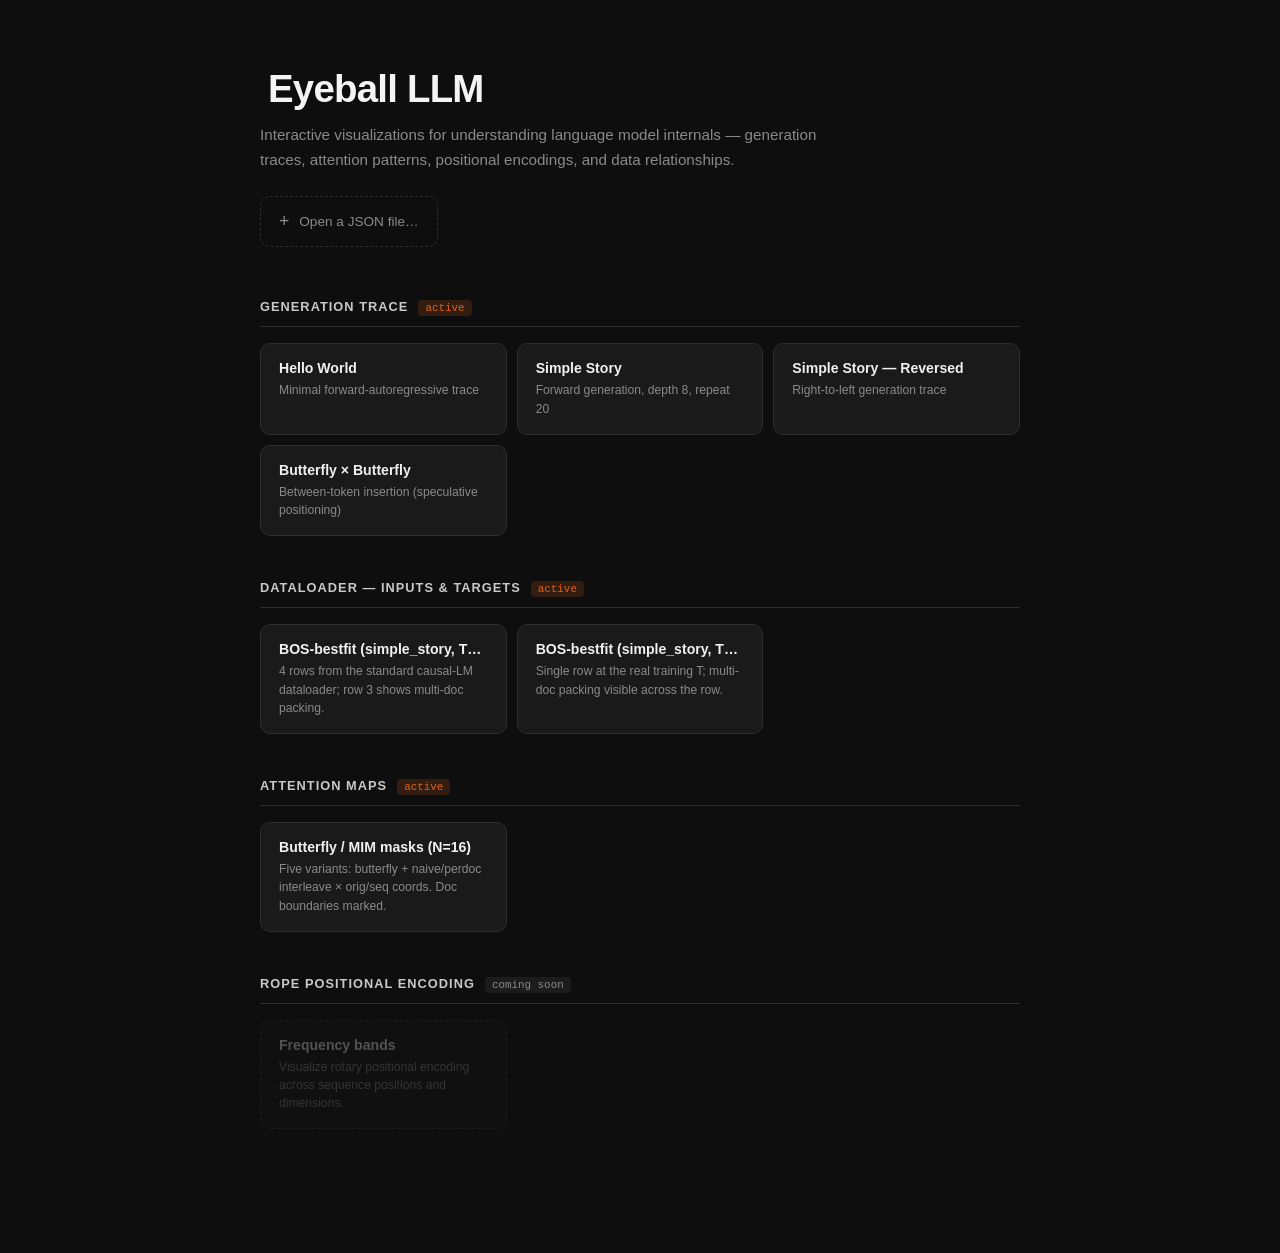
==== index.html @ ce522c92 "update attn parttern and dataloader" ====
<!doctype html>
<html lang="en">
<head>
<meta charset="utf-8">
<title>Eyeball LLM</title>
<style>
:root {
  --bg: #0e0e0e;
  --card: #1a1a1a;
  --card-border: #2e2e2e;
  --text: #e6e6e6;
  --text-dim: #8a8a8a;
  --text-muted: #c9c9c9;
  --accent: #dc641e;
  --accent-soft: rgba(220,100,30,0.12);
  --tok-prompt: #d957eb;
  --tok-current: #ffd84d;
  --coming-soon: #3a3a3a;
}
* { box-sizing: border-box; }
body {
  background: var(--bg);
  color: var(--text);
  font-family: ui-sans-serif, -apple-system, "Segoe UI", Roboto, Helvetica, Arial, sans-serif;
  margin: 0;
  padding: 40px 24px 80px;
}

/* ── hero ── */
.hero {
  max-width: 760px;
  margin: 0 auto 52px;
}
.hero p {
  margin: 0 0 24px;
  color: var(--text-dim);
  font-size: 0.95rem;
  line-height: 1.65;
  max-width: 580px;
}

/* drop zone */
.drop-zone {
  display: flex;
  align-items: center;
  gap: 10px;
  border: 1px dashed var(--card-border);
  border-radius: 10px;
  padding: 14px 18px;
  cursor: pointer;
  transition: border-color 0.15s, background 0.15s;
  width: fit-content;
  font-size: 0.85rem;
  color: var(--text-dim);
}
.drop-zone:hover, .drop-zone.drag-over {
  border-color: var(--accent);
  background: var(--accent-soft);
  color: var(--text-muted);
}
.drop-zone input { display: none; }
.drop-icon { font-size: 1.1rem; }

/* ── section ── */
.section {
  max-width: 760px;
  margin: 0 auto 44px;
}
.section-head {
  display: flex;
  align-items: baseline;
  gap: 10px;
  margin-bottom: 16px;
  border-bottom: 1px solid var(--card-border);
  padding-bottom: 10px;
}
.section-title {
  font-size: 0.8rem;
  font-weight: 600;
  letter-spacing: 0.08em;
  text-transform: uppercase;
  color: var(--text-muted);
  margin: 0;
}
.section-badge {
  font-size: 0.68rem;
  font-family: ui-monospace, SFMono-Regular, Menlo, monospace;
  padding: 2px 7px;
  border-radius: 4px;
  background: rgba(255,255,255,0.06);
  color: var(--text-dim);
}
.section-badge.active {
  background: rgba(220,100,30,0.18);
  color: var(--accent);
}

/* ── example grid ── */
.grid {
  display: grid;
  grid-template-columns: repeat(auto-fill, minmax(200px, 1fr));
  gap: 10px;
}

.ex-card {
  display: block;
  background: var(--card);
  border: 1px solid var(--card-border);
  border-radius: 10px;
  padding: 16px 18px;
  text-decoration: none;
  color: inherit;
  transition: border-color 0.12s, background 0.12s, transform 0.1s;
  cursor: pointer;
}
.ex-card:hover {
  border-color: #444;
  background: #212121;
  transform: translateY(-1px);
}
.ex-card-name {
  font-size: 0.88rem;
  font-weight: 600;
  color: #f0f0f0;
  margin: 0 0 5px;
  white-space: nowrap;
  overflow: hidden;
  text-overflow: ellipsis;
}
.ex-card-desc {
  font-size: 0.76rem;
  color: var(--text-dim);
  line-height: 1.5;
  margin: 0;
}

/* coming soon cards */
.cs-grid {
  display: grid;
  grid-template-columns: repeat(auto-fill, minmax(200px, 1fr));
  gap: 10px;
}
.cs-card {
  background: rgba(255,255,255,0.02);
  border: 1px dashed #2a2a2a;
  border-radius: 10px;
  padding: 16px 18px;
  opacity: 0.55;
}
.cs-card-name {
  font-size: 0.88rem;
  font-weight: 600;
  color: var(--text-dim);
  margin: 0 0 5px;
}
.cs-card-desc {
  font-size: 0.76rem;
  color: #555;
  line-height: 1.5;
  margin: 0;
}
</style>
</head>
<body>

<header id="shell" data-page="home"></header>

<div class="hero">
  <p>Interactive visualizations for understanding language model internals — generation traces, attention patterns, positional encodings, and data relationships.</p>

  <label class="drop-zone" id="drop-zone">
    <span class="drop-icon">+</span>
    <span id="drop-label">Open a JSON file…</span>
    <input type="file" accept=".json" id="file-input">
  </label>
</div>

<div class="section" id="trace-section">
  <div class="section-head">
    <h2 class="section-title">Generation Trace</h2>
    <span class="section-badge active">active</span>
  </div>
  <div class="grid" id="trace-grid">
    <div class="ex-card" style="opacity:0.4;cursor:default">Loading…</div>
  </div>
</div>

<div class="section" id="dataloader-section">
  <div class="section-head">
    <h2 class="section-title">Dataloader — Inputs &amp; Targets</h2>
    <span class="section-badge active">active</span>
  </div>
  <div class="grid" id="dataloader-grid">
    <div class="ex-card" style="opacity:0.4;cursor:default">Loading…</div>
  </div>
</div>

<div class="section" id="attention-section">
  <div class="section-head">
    <h2 class="section-title">Attention Maps</h2>
    <span class="section-badge active">active</span>
  </div>
  <div class="grid" id="attention-grid">
    <div class="ex-card" style="opacity:0.4;cursor:default">Loading…</div>
  </div>
</div>

<div class="section">
  <div class="section-head">
    <h2 class="section-title">RoPE Positional Encoding</h2>
    <span class="section-badge">coming soon</span>
  </div>
  <div class="cs-grid">
    <div class="cs-card">
      <p class="cs-card-name">Frequency bands</p>
      <p class="cs-card-desc">Visualize rotary positional encoding across sequence positions and dimensions.</p>
    </div>
  </div>
</div>

<script>
const VIEWER_MAP = { trace: 'viewer.html', dataloader: 'dataloader.html', attention: 'attention.html' };
const GRID_MAP   = { trace: 'trace-grid', dataloader: 'dataloader-grid', attention: 'attention-grid' };

async function loadManifest() {
  const grids = Object.fromEntries(
    Object.entries(GRID_MAP).map(([type, id]) => [type, document.getElementById(id)])
  );
  try {
    const res = await fetch('examples/manifest.json');
    if (!res.ok) throw new Error(res.statusText);
    const items = await res.json();
    for (const type of Object.keys(GRID_MAP)) {
      const grid = grids[type];
      const typeItems = items.filter(x => x.type === type);
      grid.innerHTML = '';
      if (typeItems.length === 0) {
        grid.innerHTML = '<p style="color:var(--text-dim);font-size:0.82rem">No examples found.</p>';
        continue;
      }
      for (const item of typeItems) {
        const viewer = VIEWER_MAP[item.type] || 'viewer.html';
        const a = document.createElement('a');
        a.className = 'ex-card';
        a.href = `${viewer}?trace=./${item.file}`;
        a.innerHTML = `<p class="ex-card-name">${esc(item.title)}</p><p class="ex-card-desc">${esc(item.description)}</p>`;
        grid.appendChild(a);
      }
    }
  } catch (e) {
    for (const grid of Object.values(grids)) {
      grid.innerHTML = `<p style="color:#ff6b6b;font-size:0.82rem">Could not load manifest: ${esc(e.message)}</p>`;
    }
  }
}

function esc(s) {
  return String(s).replace(/&/g,'&amp;').replace(/</g,'&lt;').replace(/>/g,'&gt;').replace(/"/g,'&quot;');
}

function openFile(file) {
  if (!file || !file.name.endsWith('.json')) return;
  const url = URL.createObjectURL(file);
  window.location.href = `viewer.html?trace=${encodeURIComponent(url)}`;
}

// project-shell injection
const shellScript = document.createElement('script');
shellScript.src = 'shell.js';
document.head.appendChild(shellScript);

document.getElementById('file-input').addEventListener('change', e => openFile(e.target.files[0]));

const dz = document.getElementById('drop-zone');
dz.addEventListener('dragover', e => { e.preventDefault(); dz.classList.add('drag-over'); });
dz.addEventListener('dragleave', () => dz.classList.remove('drag-over'));
dz.addEventListener('drop', e => {
  e.preventDefault();
  dz.classList.remove('drag-over');
  openFile(e.dataTransfer.files[0]);
});

loadManifest();
</script>
</body>
</html>
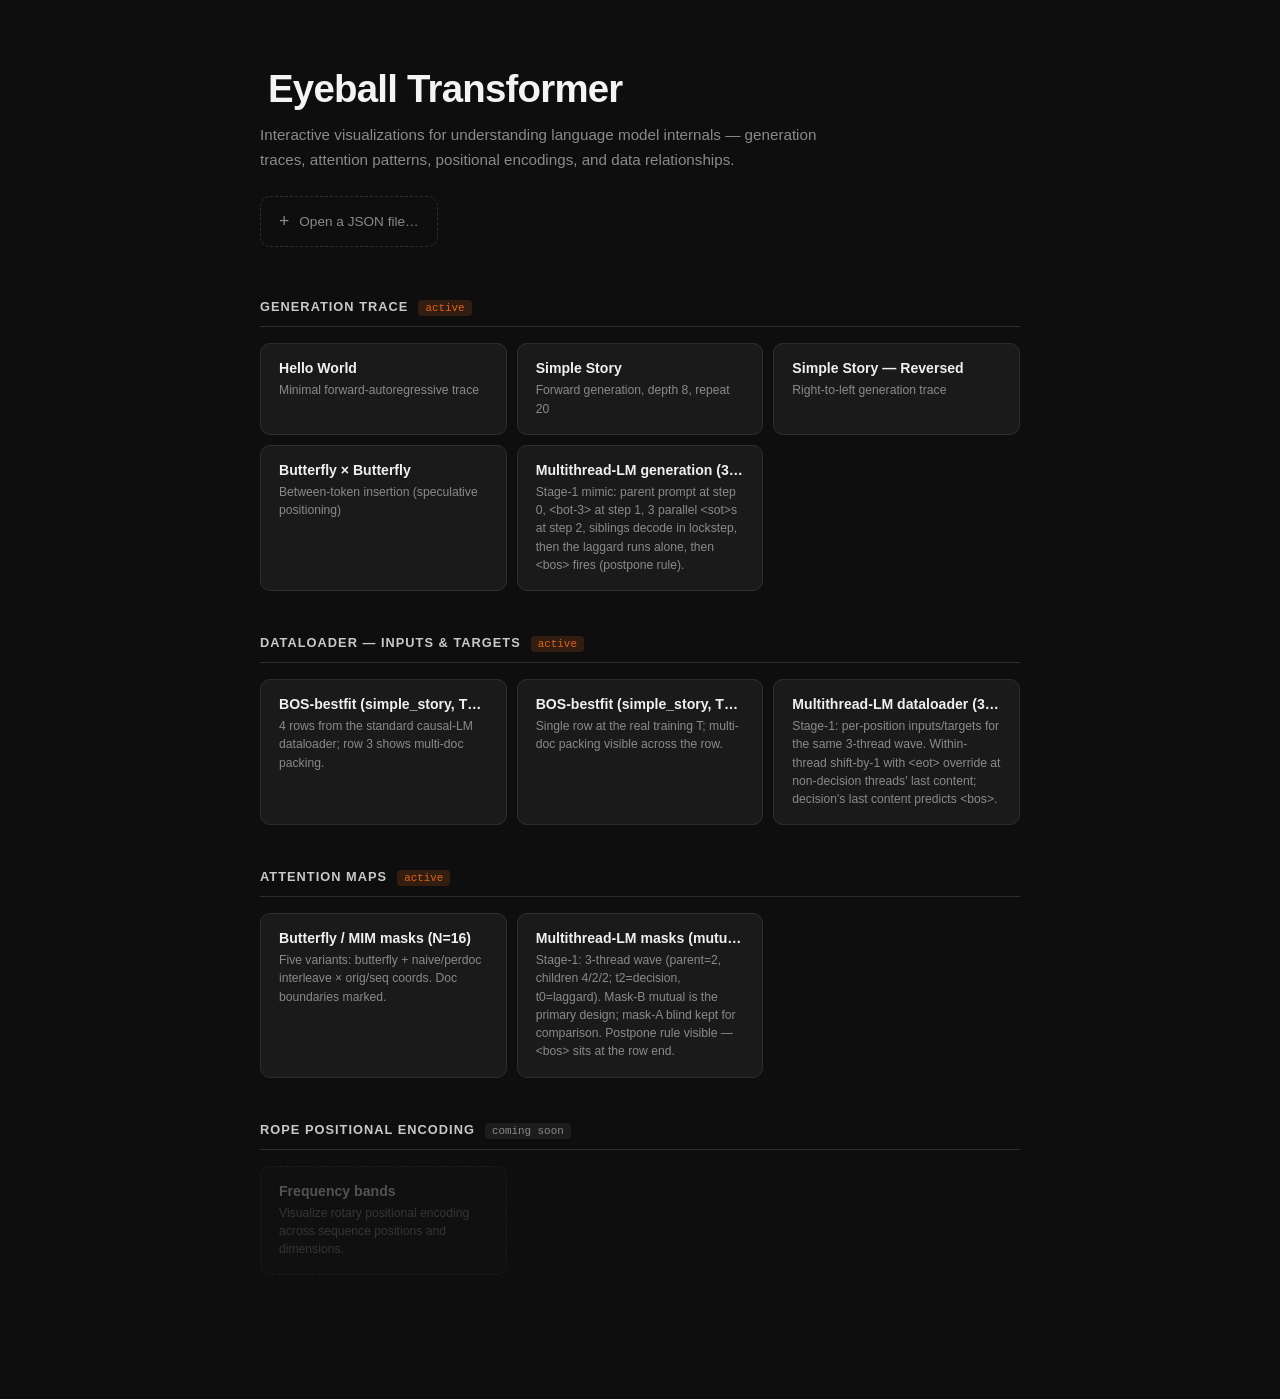
==== commit 0ff7ab22: "_" ====
--- a/index.html
+++ b/index.html
@@ -2,7 +2,7 @@
 <html lang="en">
 <head>
 <meta charset="utf-8">
-<title>Eyeball LLM</title>
+<title>Eyeball Transformer</title>
 <style>
 :root {
   --bg: #0e0e0e;
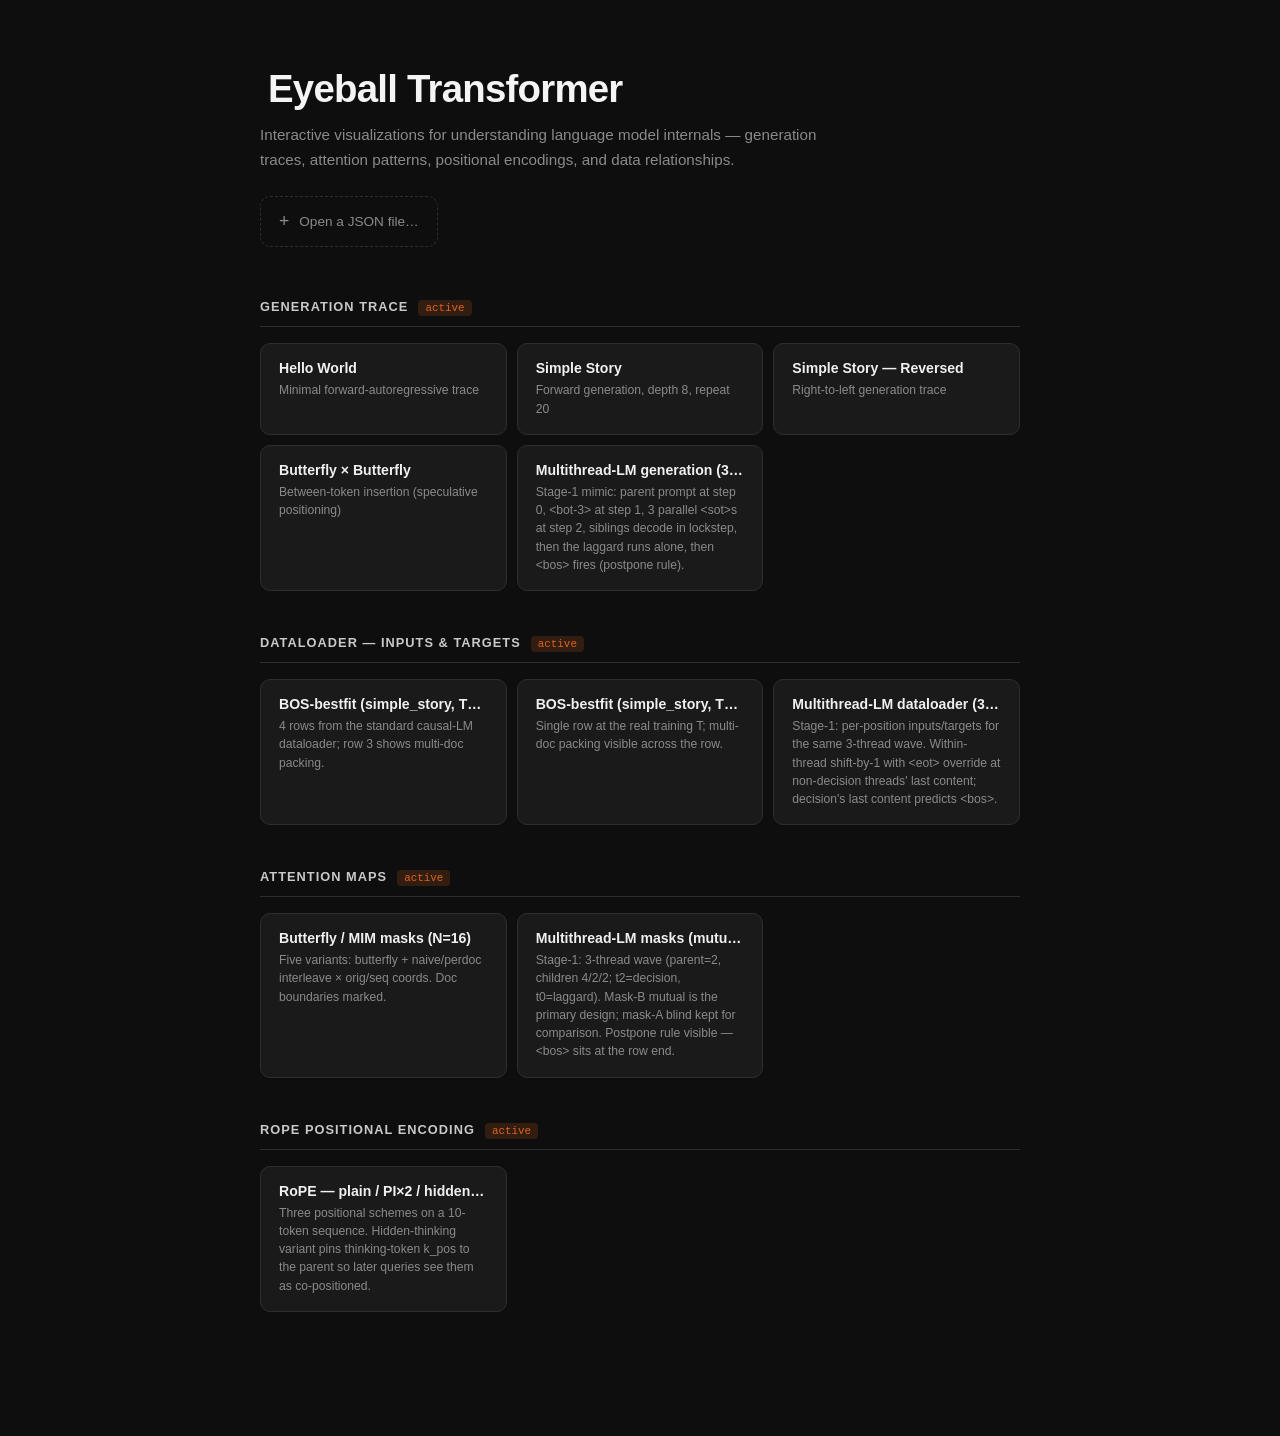
==== commit 24121f12: "repo init" ====
--- a/index.html
+++ b/index.html
@@ -205,22 +205,19 @@
   </div>
 </div>
 
-<div class="section">
+<div class="section" id="rope-section">
   <div class="section-head">
     <h2 class="section-title">RoPE Positional Encoding</h2>
-    <span class="section-badge">coming soon</span>
-  </div>
-  <div class="cs-grid">
-    <div class="cs-card">
-      <p class="cs-card-name">Frequency bands</p>
-      <p class="cs-card-desc">Visualize rotary positional encoding across sequence positions and dimensions.</p>
-    </div>
+    <span class="section-badge active">active</span>
+  </div>
+  <div class="grid" id="rope-grid">
+    <div class="ex-card" style="opacity:0.4;cursor:default">Loading…</div>
   </div>
 </div>
 
 <script>
-const VIEWER_MAP = { trace: 'viewer.html', dataloader: 'dataloader.html', attention: 'attention.html' };
-const GRID_MAP   = { trace: 'trace-grid', dataloader: 'dataloader-grid', attention: 'attention-grid' };
+const VIEWER_MAP = { trace: 'viewer.html', dataloader: 'dataloader.html', attention: 'attention.html', rope: 'rope.html' };
+const GRID_MAP   = { trace: 'trace-grid', dataloader: 'dataloader-grid', attention: 'attention-grid', rope: 'rope-grid' };
 
 async function loadManifest() {
   const grids = Object.fromEntries(
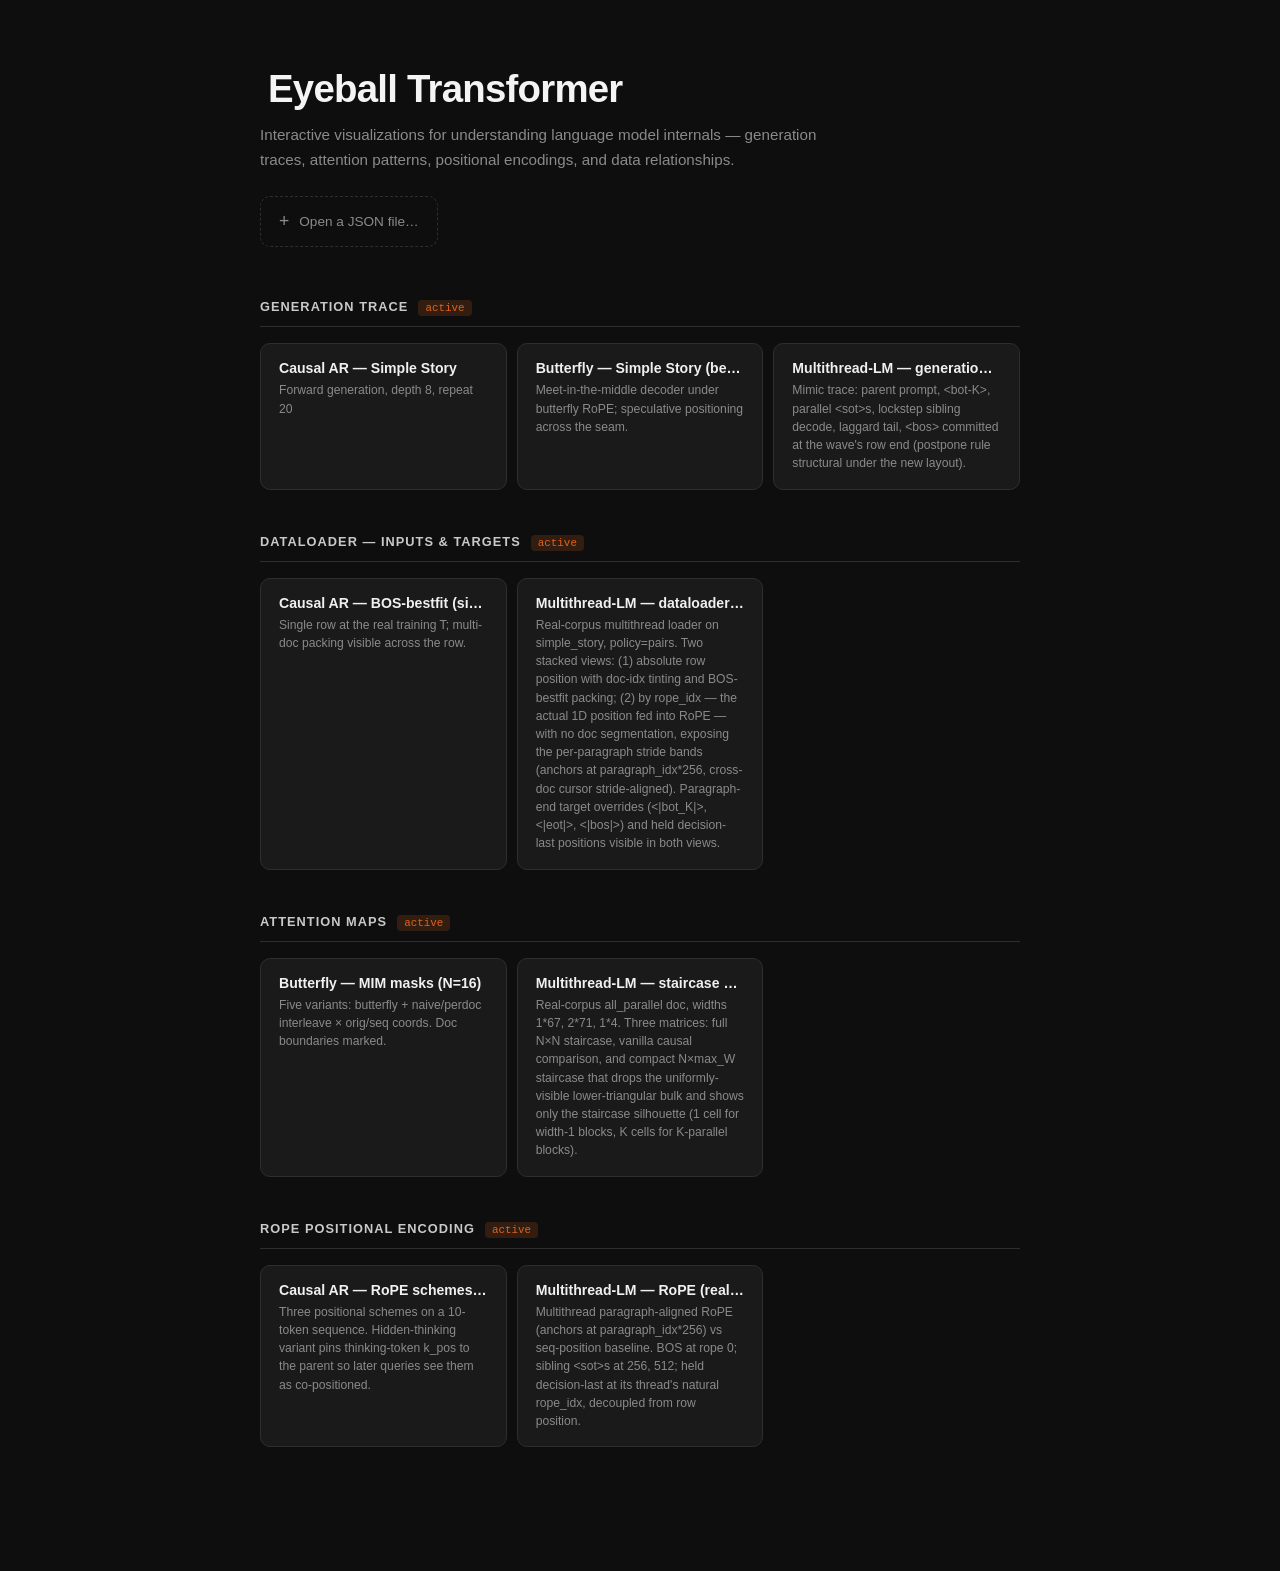
==== commit 536899e7: "format adjustment" ====
--- a/index.html
+++ b/index.html
@@ -1,283 +1,339 @@
 <!doctype html>
 <html lang="en">
-<head>
-<meta charset="utf-8">
-<title>Eyeball Transformer</title>
-<style>
-:root {
-  --bg: #0e0e0e;
-  --card: #1a1a1a;
-  --card-border: #2e2e2e;
-  --text: #e6e6e6;
-  --text-dim: #8a8a8a;
-  --text-muted: #c9c9c9;
-  --accent: #dc641e;
-  --accent-soft: rgba(220,100,30,0.12);
-  --tok-prompt: #d957eb;
-  --tok-current: #ffd84d;
-  --coming-soon: #3a3a3a;
-}
-* { box-sizing: border-box; }
-body {
-  background: var(--bg);
-  color: var(--text);
-  font-family: ui-sans-serif, -apple-system, "Segoe UI", Roboto, Helvetica, Arial, sans-serif;
-  margin: 0;
-  padding: 40px 24px 80px;
-}
-
-/* ── hero ── */
-.hero {
-  max-width: 760px;
-  margin: 0 auto 52px;
-}
-.hero p {
-  margin: 0 0 24px;
-  color: var(--text-dim);
-  font-size: 0.95rem;
-  line-height: 1.65;
-  max-width: 580px;
-}
-
-/* drop zone */
-.drop-zone {
-  display: flex;
-  align-items: center;
-  gap: 10px;
-  border: 1px dashed var(--card-border);
-  border-radius: 10px;
-  padding: 14px 18px;
-  cursor: pointer;
-  transition: border-color 0.15s, background 0.15s;
-  width: fit-content;
-  font-size: 0.85rem;
-  color: var(--text-dim);
-}
-.drop-zone:hover, .drop-zone.drag-over {
-  border-color: var(--accent);
-  background: var(--accent-soft);
-  color: var(--text-muted);
-}
-.drop-zone input { display: none; }
-.drop-icon { font-size: 1.1rem; }
-
-/* ── section ── */
-.section {
-  max-width: 760px;
-  margin: 0 auto 44px;
-}
-.section-head {
-  display: flex;
-  align-items: baseline;
-  gap: 10px;
-  margin-bottom: 16px;
-  border-bottom: 1px solid var(--card-border);
-  padding-bottom: 10px;
-}
-.section-title {
-  font-size: 0.8rem;
-  font-weight: 600;
-  letter-spacing: 0.08em;
-  text-transform: uppercase;
-  color: var(--text-muted);
-  margin: 0;
-}
-.section-badge {
-  font-size: 0.68rem;
-  font-family: ui-monospace, SFMono-Regular, Menlo, monospace;
-  padding: 2px 7px;
-  border-radius: 4px;
-  background: rgba(255,255,255,0.06);
-  color: var(--text-dim);
-}
-.section-badge.active {
-  background: rgba(220,100,30,0.18);
-  color: var(--accent);
-}
-
-/* ── example grid ── */
-.grid {
-  display: grid;
-  grid-template-columns: repeat(auto-fill, minmax(200px, 1fr));
-  gap: 10px;
-}
-
-.ex-card {
-  display: block;
-  background: var(--card);
-  border: 1px solid var(--card-border);
-  border-radius: 10px;
-  padding: 16px 18px;
-  text-decoration: none;
-  color: inherit;
-  transition: border-color 0.12s, background 0.12s, transform 0.1s;
-  cursor: pointer;
-}
-.ex-card:hover {
-  border-color: #444;
-  background: #212121;
-  transform: translateY(-1px);
-}
-.ex-card-name {
-  font-size: 0.88rem;
-  font-weight: 600;
-  color: #f0f0f0;
-  margin: 0 0 5px;
-  white-space: nowrap;
-  overflow: hidden;
-  text-overflow: ellipsis;
-}
-.ex-card-desc {
-  font-size: 0.76rem;
-  color: var(--text-dim);
-  line-height: 1.5;
-  margin: 0;
-}
-
-/* coming soon cards */
-.cs-grid {
-  display: grid;
-  grid-template-columns: repeat(auto-fill, minmax(200px, 1fr));
-  gap: 10px;
-}
-.cs-card {
-  background: rgba(255,255,255,0.02);
-  border: 1px dashed #2a2a2a;
-  border-radius: 10px;
-  padding: 16px 18px;
-  opacity: 0.55;
-}
-.cs-card-name {
-  font-size: 0.88rem;
-  font-weight: 600;
-  color: var(--text-dim);
-  margin: 0 0 5px;
-}
-.cs-card-desc {
-  font-size: 0.76rem;
-  color: #555;
-  line-height: 1.5;
-  margin: 0;
-}
-</style>
-</head>
-<body>
-
-<header id="shell" data-page="home"></header>
-
-<div class="hero">
-  <p>Interactive visualizations for understanding language model internals — generation traces, attention patterns, positional encodings, and data relationships.</p>
-
-  <label class="drop-zone" id="drop-zone">
-    <span class="drop-icon">+</span>
-    <span id="drop-label">Open a JSON file…</span>
-    <input type="file" accept=".json" id="file-input">
-  </label>
-</div>
-
-<div class="section" id="trace-section">
-  <div class="section-head">
-    <h2 class="section-title">Generation Trace</h2>
-    <span class="section-badge active">active</span>
-  </div>
-  <div class="grid" id="trace-grid">
-    <div class="ex-card" style="opacity:0.4;cursor:default">Loading…</div>
-  </div>
-</div>
-
-<div class="section" id="dataloader-section">
-  <div class="section-head">
-    <h2 class="section-title">Dataloader — Inputs &amp; Targets</h2>
-    <span class="section-badge active">active</span>
-  </div>
-  <div class="grid" id="dataloader-grid">
-    <div class="ex-card" style="opacity:0.4;cursor:default">Loading…</div>
-  </div>
-</div>
-
-<div class="section" id="attention-section">
-  <div class="section-head">
-    <h2 class="section-title">Attention Maps</h2>
-    <span class="section-badge active">active</span>
-  </div>
-  <div class="grid" id="attention-grid">
-    <div class="ex-card" style="opacity:0.4;cursor:default">Loading…</div>
-  </div>
-</div>
-
-<div class="section" id="rope-section">
-  <div class="section-head">
-    <h2 class="section-title">RoPE Positional Encoding</h2>
-    <span class="section-badge active">active</span>
-  </div>
-  <div class="grid" id="rope-grid">
-    <div class="ex-card" style="opacity:0.4;cursor:default">Loading…</div>
-  </div>
-</div>
-
-<script>
-const VIEWER_MAP = { trace: 'viewer.html', dataloader: 'dataloader.html', attention: 'attention.html', rope: 'rope.html' };
-const GRID_MAP   = { trace: 'trace-grid', dataloader: 'dataloader-grid', attention: 'attention-grid', rope: 'rope-grid' };
-
-async function loadManifest() {
-  const grids = Object.fromEntries(
-    Object.entries(GRID_MAP).map(([type, id]) => [type, document.getElementById(id)])
-  );
-  try {
-    const res = await fetch('examples/manifest.json');
-    if (!res.ok) throw new Error(res.statusText);
-    const items = await res.json();
-    for (const type of Object.keys(GRID_MAP)) {
-      const grid = grids[type];
-      const typeItems = items.filter(x => x.type === type);
-      grid.innerHTML = '';
-      if (typeItems.length === 0) {
-        grid.innerHTML = '<p style="color:var(--text-dim);font-size:0.82rem">No examples found.</p>';
-        continue;
-      }
-      for (const item of typeItems) {
-        const viewer = VIEWER_MAP[item.type] || 'viewer.html';
-        const a = document.createElement('a');
-        a.className = 'ex-card';
-        a.href = `${viewer}?trace=./${item.file}`;
-        a.innerHTML = `<p class="ex-card-name">${esc(item.title)}</p><p class="ex-card-desc">${esc(item.description)}</p>`;
-        grid.appendChild(a);
-      }
-    }
-  } catch (e) {
-    for (const grid of Object.values(grids)) {
-      grid.innerHTML = `<p style="color:#ff6b6b;font-size:0.82rem">Could not load manifest: ${esc(e.message)}</p>`;
-    }
-  }
-}
-
-function esc(s) {
-  return String(s).replace(/&/g,'&amp;').replace(/</g,'&lt;').replace(/>/g,'&gt;').replace(/"/g,'&quot;');
-}
-
-function openFile(file) {
-  if (!file || !file.name.endsWith('.json')) return;
-  const url = URL.createObjectURL(file);
-  window.location.href = `viewer.html?trace=${encodeURIComponent(url)}`;
-}
-
-// project-shell injection
-const shellScript = document.createElement('script');
-shellScript.src = 'shell.js';
-document.head.appendChild(shellScript);
-
-document.getElementById('file-input').addEventListener('change', e => openFile(e.target.files[0]));
-
-const dz = document.getElementById('drop-zone');
-dz.addEventListener('dragover', e => { e.preventDefault(); dz.classList.add('drag-over'); });
-dz.addEventListener('dragleave', () => dz.classList.remove('drag-over'));
-dz.addEventListener('drop', e => {
-  e.preventDefault();
-  dz.classList.remove('drag-over');
-  openFile(e.dataTransfer.files[0]);
-});
-
-loadManifest();
-</script>
-</body>
+    <head>
+        <meta charset="utf-8" />
+        <title>Eyeball Transformer</title>
+        <style>
+            :root {
+                --bg: #0e0e0e;
+                --card: #1a1a1a;
+                --card-border: #2e2e2e;
+                --text: #e6e6e6;
+                --text-dim: #8a8a8a;
+                --text-muted: #c9c9c9;
+                --accent: #dc641e;
+                --accent-soft: rgba(220, 100, 30, 0.12);
+                --tok-prompt: #b9a2db;
+                --tok-current: #ffd84d;
+                --coming-soon: #3a3a3a;
+            }
+            * {
+                box-sizing: border-box;
+            }
+            body {
+                background: var(--bg);
+                color: var(--text);
+                font-family:
+                    ui-sans-serif,
+                    -apple-system,
+                    "Segoe UI",
+                    Roboto,
+                    Helvetica,
+                    Arial,
+                    sans-serif;
+                margin: 0;
+                padding: 40px 24px 80px;
+            }
+
+            /* ── hero ── */
+            .hero {
+                max-width: 760px;
+                margin: 0 auto 52px;
+            }
+            .hero p {
+                margin: 0 0 24px;
+                color: var(--text-dim);
+                font-size: 0.95rem;
+                line-height: 1.65;
+                max-width: 580px;
+            }
+
+            /* drop zone */
+            .drop-zone {
+                display: flex;
+                align-items: center;
+                gap: 10px;
+                border: 1px dashed var(--card-border);
+                border-radius: 10px;
+                padding: 14px 18px;
+                cursor: pointer;
+                transition:
+                    border-color 0.15s,
+                    background 0.15s;
+                width: fit-content;
+                font-size: 0.85rem;
+                color: var(--text-dim);
+            }
+            .drop-zone:hover,
+            .drop-zone.drag-over {
+                border-color: var(--accent);
+                background: var(--accent-soft);
+                color: var(--text-muted);
+            }
+            .drop-zone input {
+                display: none;
+            }
+            .drop-icon {
+                font-size: 1.1rem;
+            }
+
+            /* ── section ── */
+            .section {
+                max-width: 760px;
+                margin: 0 auto 44px;
+            }
+            .section-head {
+                display: flex;
+                align-items: baseline;
+                gap: 10px;
+                margin-bottom: 16px;
+                border-bottom: 1px solid var(--card-border);
+                padding-bottom: 10px;
+            }
+            .section-title {
+                font-size: 0.8rem;
+                font-weight: 600;
+                letter-spacing: 0.08em;
+                text-transform: uppercase;
+                color: var(--text-muted);
+                margin: 0;
+            }
+            .section-badge {
+                font-size: 0.68rem;
+                font-family: ui-monospace, SFMono-Regular, Menlo, monospace;
+                padding: 2px 7px;
+                border-radius: 4px;
+                background: rgba(255, 255, 255, 0.06);
+                color: var(--text-dim);
+            }
+            .section-badge.active {
+                background: rgba(220, 100, 30, 0.18);
+                color: var(--accent);
+            }
+
+            /* ── example grid ── */
+            .grid {
+                display: grid;
+                grid-template-columns: repeat(auto-fill, minmax(200px, 1fr));
+                gap: 10px;
+            }
+
+            .ex-card {
+                display: block;
+                background: var(--card);
+                border: 1px solid var(--card-border);
+                border-radius: 10px;
+                padding: 16px 18px;
+                text-decoration: none;
+                color: inherit;
+                transition:
+                    border-color 0.12s,
+                    background 0.12s,
+                    transform 0.1s;
+                cursor: pointer;
+            }
+            .ex-card:hover {
+                border-color: #444;
+                background: #212121;
+                transform: translateY(-1px);
+            }
+            .ex-card-name {
+                font-size: 0.88rem;
+                font-weight: 600;
+                color: #f0f0f0;
+                margin: 0 0 5px;
+                white-space: nowrap;
+                overflow: hidden;
+                text-overflow: ellipsis;
+            }
+            .ex-card-desc {
+                font-size: 0.76rem;
+                color: var(--text-dim);
+                line-height: 1.5;
+                margin: 0;
+            }
+
+            /* coming soon cards */
+            .cs-grid {
+                display: grid;
+                grid-template-columns: repeat(auto-fill, minmax(200px, 1fr));
+                gap: 10px;
+            }
+            .cs-card {
+                background: rgba(255, 255, 255, 0.02);
+                border: 1px dashed #2a2a2a;
+                border-radius: 10px;
+                padding: 16px 18px;
+                opacity: 0.55;
+            }
+            .cs-card-name {
+                font-size: 0.88rem;
+                font-weight: 600;
+                color: var(--text-dim);
+                margin: 0 0 5px;
+            }
+            .cs-card-desc {
+                font-size: 0.76rem;
+                color: #555;
+                line-height: 1.5;
+                margin: 0;
+            }
+        </style>
+    </head>
+    <body>
+        <header id="shell" data-page="home"></header>
+
+        <div class="hero">
+            <p>
+                Interactive visualizations for understanding language model
+                internals — generation traces, attention patterns, positional
+                encodings, and data relationships.
+            </p>
+
+            <label class="drop-zone" id="drop-zone">
+                <span class="drop-icon">+</span>
+                <span id="drop-label">Open a JSON file…</span>
+                <input type="file" accept=".json" id="file-input" />
+            </label>
+        </div>
+
+        <div class="section" id="trace-section">
+            <div class="section-head">
+                <h2 class="section-title">Generation Trace</h2>
+                <span class="section-badge active">active</span>
+            </div>
+            <div class="grid" id="trace-grid">
+                <div class="ex-card" style="opacity: 0.4; cursor: default">
+                    Loading…
+                </div>
+            </div>
+        </div>
+
+        <div class="section" id="dataloader-section">
+            <div class="section-head">
+                <h2 class="section-title">Dataloader — Inputs &amp; Targets</h2>
+                <span class="section-badge active">active</span>
+            </div>
+            <div class="grid" id="dataloader-grid">
+                <div class="ex-card" style="opacity: 0.4; cursor: default">
+                    Loading…
+                </div>
+            </div>
+        </div>
+
+        <div class="section" id="attention-section">
+            <div class="section-head">
+                <h2 class="section-title">Attention Maps</h2>
+                <span class="section-badge active">active</span>
+            </div>
+            <div class="grid" id="attention-grid">
+                <div class="ex-card" style="opacity: 0.4; cursor: default">
+                    Loading…
+                </div>
+            </div>
+        </div>
+
+        <div class="section" id="rope-section">
+            <div class="section-head">
+                <h2 class="section-title">RoPE Positional Encoding</h2>
+                <span class="section-badge active">active</span>
+            </div>
+            <div class="grid" id="rope-grid">
+                <div class="ex-card" style="opacity: 0.4; cursor: default">
+                    Loading…
+                </div>
+            </div>
+        </div>
+
+        <script>
+            const VIEWER_MAP = {
+                trace: "viewer.html",
+                dataloader: "dataloader.html",
+                attention: "attention.html",
+                rope: "rope.html",
+            };
+            const GRID_MAP = {
+                trace: "trace-grid",
+                dataloader: "dataloader-grid",
+                attention: "attention-grid",
+                rope: "rope-grid",
+            };
+
+            async function loadManifest() {
+                const grids = Object.fromEntries(
+                    Object.entries(GRID_MAP).map(([type, id]) => [
+                        type,
+                        document.getElementById(id),
+                    ]),
+                );
+                try {
+                    const res = await fetch("examples/manifest.json");
+                    if (!res.ok) throw new Error(res.statusText);
+                    const items = await res.json();
+                    for (const type of Object.keys(GRID_MAP)) {
+                        const grid = grids[type];
+                        const typeItems = items.filter((x) => x.type === type);
+                        grid.innerHTML = "";
+                        if (typeItems.length === 0) {
+                            grid.innerHTML =
+                                '<p style="color:var(--text-dim);font-size:0.82rem">No examples found.</p>';
+                            continue;
+                        }
+                        for (const item of typeItems) {
+                            const viewer =
+                                VIEWER_MAP[item.type] || "viewer.html";
+                            const a = document.createElement("a");
+                            a.className = "ex-card";
+                            a.href = `${viewer}?trace=./${item.file}`;
+                            a.innerHTML = `<p class="ex-card-name">${esc(item.title)}</p><p class="ex-card-desc">${esc(item.description)}</p>`;
+                            grid.appendChild(a);
+                        }
+                    }
+                } catch (e) {
+                    for (const grid of Object.values(grids)) {
+                        grid.innerHTML = `<p style="color:#ff6b6b;font-size:0.82rem">Could not load manifest: ${esc(e.message)}</p>`;
+                    }
+                }
+            }
+
+            function esc(s) {
+                return String(s)
+                    .replace(/&/g, "&amp;")
+                    .replace(/</g, "&lt;")
+                    .replace(/>/g, "&gt;")
+                    .replace(/"/g, "&quot;");
+            }
+
+            function openFile(file) {
+                if (!file || !file.name.endsWith(".json")) return;
+                const url = URL.createObjectURL(file);
+                window.location.href = `viewer.html?trace=${encodeURIComponent(url)}`;
+            }
+
+            // project-shell injection
+            const shellScript = document.createElement("script");
+            shellScript.src = "shell.js";
+            document.head.appendChild(shellScript);
+
+            document
+                .getElementById("file-input")
+                .addEventListener("change", (e) => openFile(e.target.files[0]));
+
+            const dz = document.getElementById("drop-zone");
+            dz.addEventListener("dragover", (e) => {
+                e.preventDefault();
+                dz.classList.add("drag-over");
+            });
+            dz.addEventListener("dragleave", () =>
+                dz.classList.remove("drag-over"),
+            );
+            dz.addEventListener("drop", (e) => {
+                e.preventDefault();
+                dz.classList.remove("drag-over");
+                openFile(e.dataTransfer.files[0]);
+            });
+
+            loadManifest();
+        </script>
+    </body>
 </html>
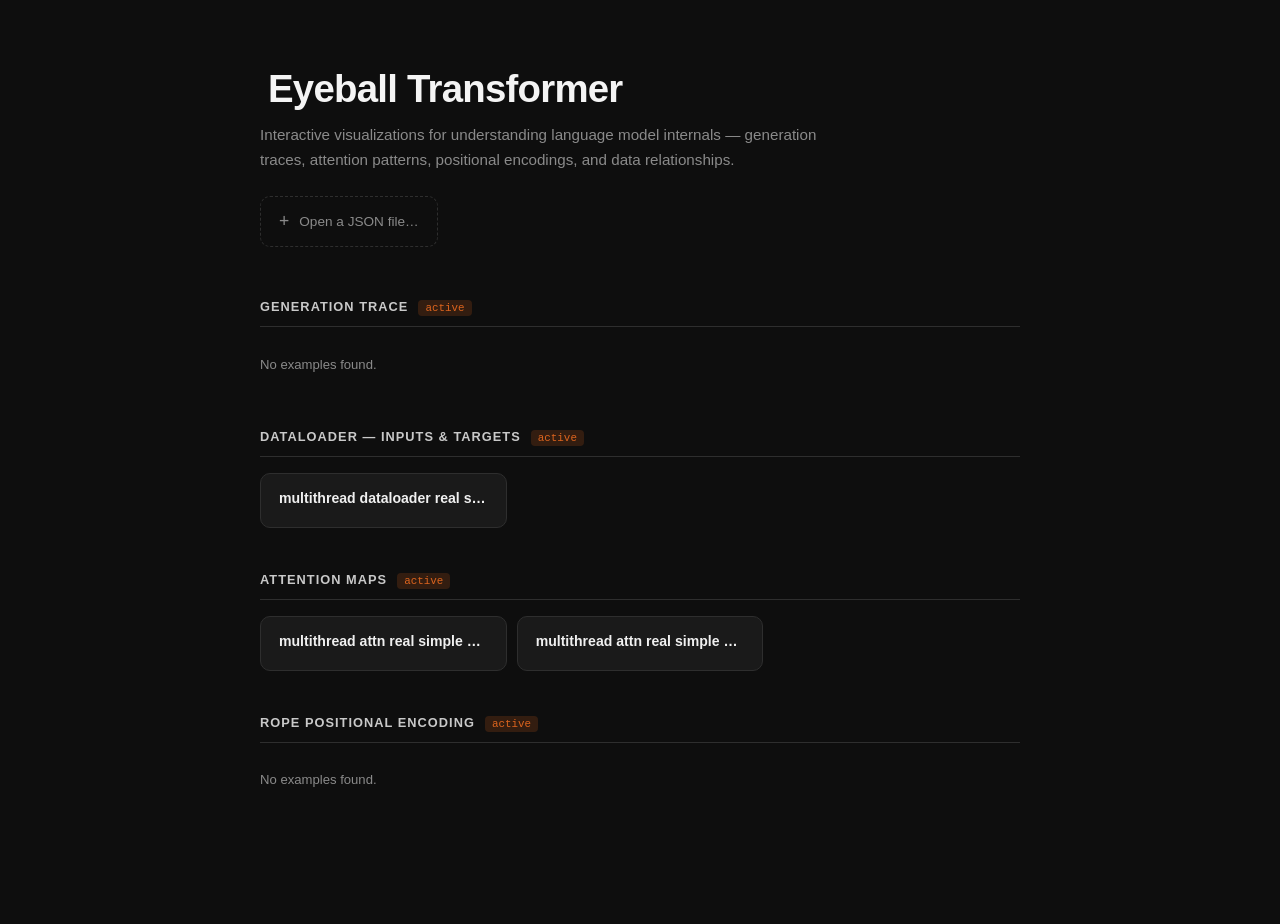
==== commit 2228965d: "udpate" ====
--- a/index.html
+++ b/index.html
@@ -259,39 +259,112 @@
                 rope: "rope-grid",
             };
 
-            async function loadManifest() {
+            function inferType(filename) {
+                const f = filename.toLowerCase();
+                if (f.includes("dataloader")) return "dataloader";
+                if (f.includes("attn") || f.includes("attention"))
+                    return "attention";
+                if (f.includes("rope")) return "rope";
+                return "trace";
+            }
+
+            function prettyTitle(filename) {
+                return filename.replace(/\.json$/i, "").replace(/_/g, " ");
+            }
+
+            async function discoverFiles() {
+                // SimpleHTTPRequestHandler renders an HTML directory listing
+                // for examples/ (no index.html there); parse out .json links.
+                const res = await fetch("examples/");
+                if (!res.ok)
+                    throw new Error(
+                        "Could not list examples/: " + res.statusText,
+                    );
+                const html = await res.text();
+                const doc = new DOMParser().parseFromString(
+                    html,
+                    "text/html",
+                );
+                const seen = new Set();
+                for (const a of doc.querySelectorAll("a")) {
+                    const href = a.getAttribute("href") || "";
+                    const base = href.split("/").pop().split("?")[0];
+                    if (!base.endsWith(".json") || base === "manifest.json")
+                        continue;
+                    seen.add(base);
+                }
+                return [...seen];
+            }
+
+            async function loadManifestMeta() {
+                try {
+                    const res = await fetch("examples/manifest.json");
+                    if (!res.ok) return {};
+                    const items = await res.json();
+                    const m = {};
+                    for (const it of items) {
+                        const base = (it.file || "").split("/").pop();
+                        if (base) m[base] = it;
+                    }
+                    return m;
+                } catch (e) {
+                    return {};
+                }
+            }
+
+            async function loadIndex() {
                 const grids = Object.fromEntries(
                     Object.entries(GRID_MAP).map(([type, id]) => [
                         type,
                         document.getElementById(id),
                     ]),
                 );
+                let files, meta;
                 try {
-                    const res = await fetch("examples/manifest.json");
-                    if (!res.ok) throw new Error(res.statusText);
-                    const items = await res.json();
-                    for (const type of Object.keys(GRID_MAP)) {
-                        const grid = grids[type];
-                        const typeItems = items.filter((x) => x.type === type);
-                        grid.innerHTML = "";
-                        if (typeItems.length === 0) {
-                            grid.innerHTML =
-                                '<p style="color:var(--text-dim);font-size:0.82rem">No examples found.</p>';
-                            continue;
-                        }
-                        for (const item of typeItems) {
-                            const viewer =
-                                VIEWER_MAP[item.type] || "viewer.html";
-                            const a = document.createElement("a");
-                            a.className = "ex-card";
-                            a.href = `${viewer}?trace=./${item.file}`;
-                            a.innerHTML = `<p class="ex-card-name">${esc(item.title)}</p><p class="ex-card-desc">${esc(item.description)}</p>`;
-                            grid.appendChild(a);
-                        }
-                    }
+                    [files, meta] = await Promise.all([
+                        discoverFiles(),
+                        loadManifestMeta(),
+                    ]);
                 } catch (e) {
                     for (const grid of Object.values(grids)) {
-                        grid.innerHTML = `<p style="color:#ff6b6b;font-size:0.82rem">Could not load manifest: ${esc(e.message)}</p>`;
+                        grid.innerHTML = `<p style="color:#ff6b6b;font-size:0.82rem">Could not list examples: ${esc(e.message)}</p>`;
+                    }
+                    return;
+                }
+
+                const byType = {};
+                for (const type of Object.keys(GRID_MAP)) byType[type] = [];
+                for (const file of files) {
+                    const m = meta[file] || {};
+                    const type = m.type || inferType(file);
+                    if (!byType[type]) byType[type] = [];
+                    byType[type].push({
+                        file,
+                        type,
+                        title: m.title || prettyTitle(file),
+                        description: m.description || "",
+                    });
+                }
+                for (const arr of Object.values(byType)) {
+                    arr.sort((a, b) => a.title.localeCompare(b.title));
+                }
+
+                for (const type of Object.keys(GRID_MAP)) {
+                    const grid = grids[type];
+                    const items = byType[type] || [];
+                    grid.innerHTML = "";
+                    if (items.length === 0) {
+                        grid.innerHTML =
+                            '<p style="color:var(--text-dim);font-size:0.82rem">No examples found.</p>';
+                        continue;
+                    }
+                    for (const item of items) {
+                        const viewer = VIEWER_MAP[type] || "viewer.html";
+                        const a = document.createElement("a");
+                        a.className = "ex-card";
+                        a.href = `${viewer}?trace=./examples/${item.file}`;
+                        a.innerHTML = `<p class="ex-card-name">${esc(item.title)}</p><p class="ex-card-desc">${esc(item.description)}</p>`;
+                        grid.appendChild(a);
                     }
                 }
             }
@@ -333,7 +406,7 @@
                 openFile(e.dataTransfer.files[0]);
             });
 
-            loadManifest();
+            loadIndex();
         </script>
     </body>
 </html>
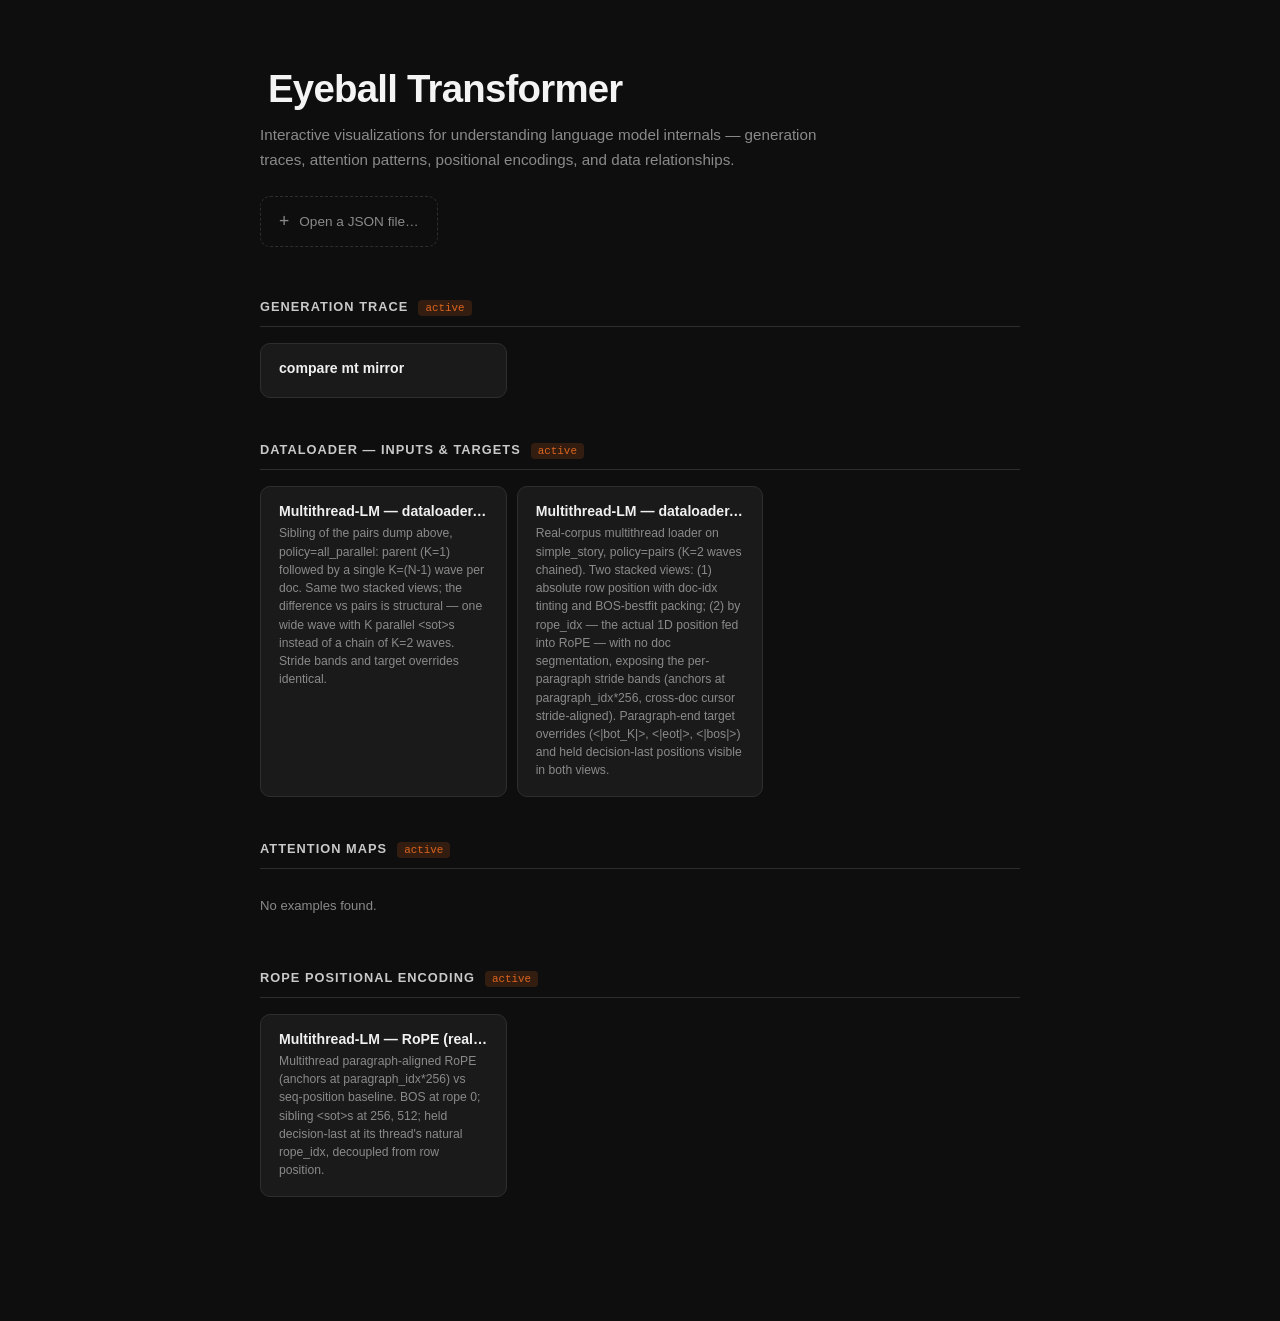
==== commit fd3760f8: "fix examples discovery on github pages GitHub Pages doesn't expose directory listings, so the origin" ====
--- a/index.html
+++ b/index.html
@@ -273,27 +273,22 @@
             }
 
             async function discoverFiles() {
-                // SimpleHTTPRequestHandler renders an HTML directory listing
-                // for examples/ (no index.html there); parse out .json links.
-                const res = await fetch("examples/");
+                // examples/_files.json is generated by serve.py at startup
+                // (local dev) and committed for GitHub Pages — GH Pages does
+                // not expose directory listings, so a static index is needed.
+                const res = await fetch("examples/_files.json");
                 if (!res.ok)
                     throw new Error(
-                        "Could not list examples/: " + res.statusText,
+                        "Could not load examples/_files.json: " +
+                            res.statusText,
                     );
-                const html = await res.text();
-                const doc = new DOMParser().parseFromString(
-                    html,
-                    "text/html",
+                const files = await res.json();
+                return files.filter(
+                    (f) =>
+                        f.endsWith(".json") &&
+                        f !== "manifest.json" &&
+                        f !== "_files.json",
                 );
-                const seen = new Set();
-                for (const a of doc.querySelectorAll("a")) {
-                    const href = a.getAttribute("href") || "";
-                    const base = href.split("/").pop().split("?")[0];
-                    if (!base.endsWith(".json") || base === "manifest.json")
-                        continue;
-                    seen.add(base);
-                }
-                return [...seen];
             }
 
             async function loadManifestMeta() {
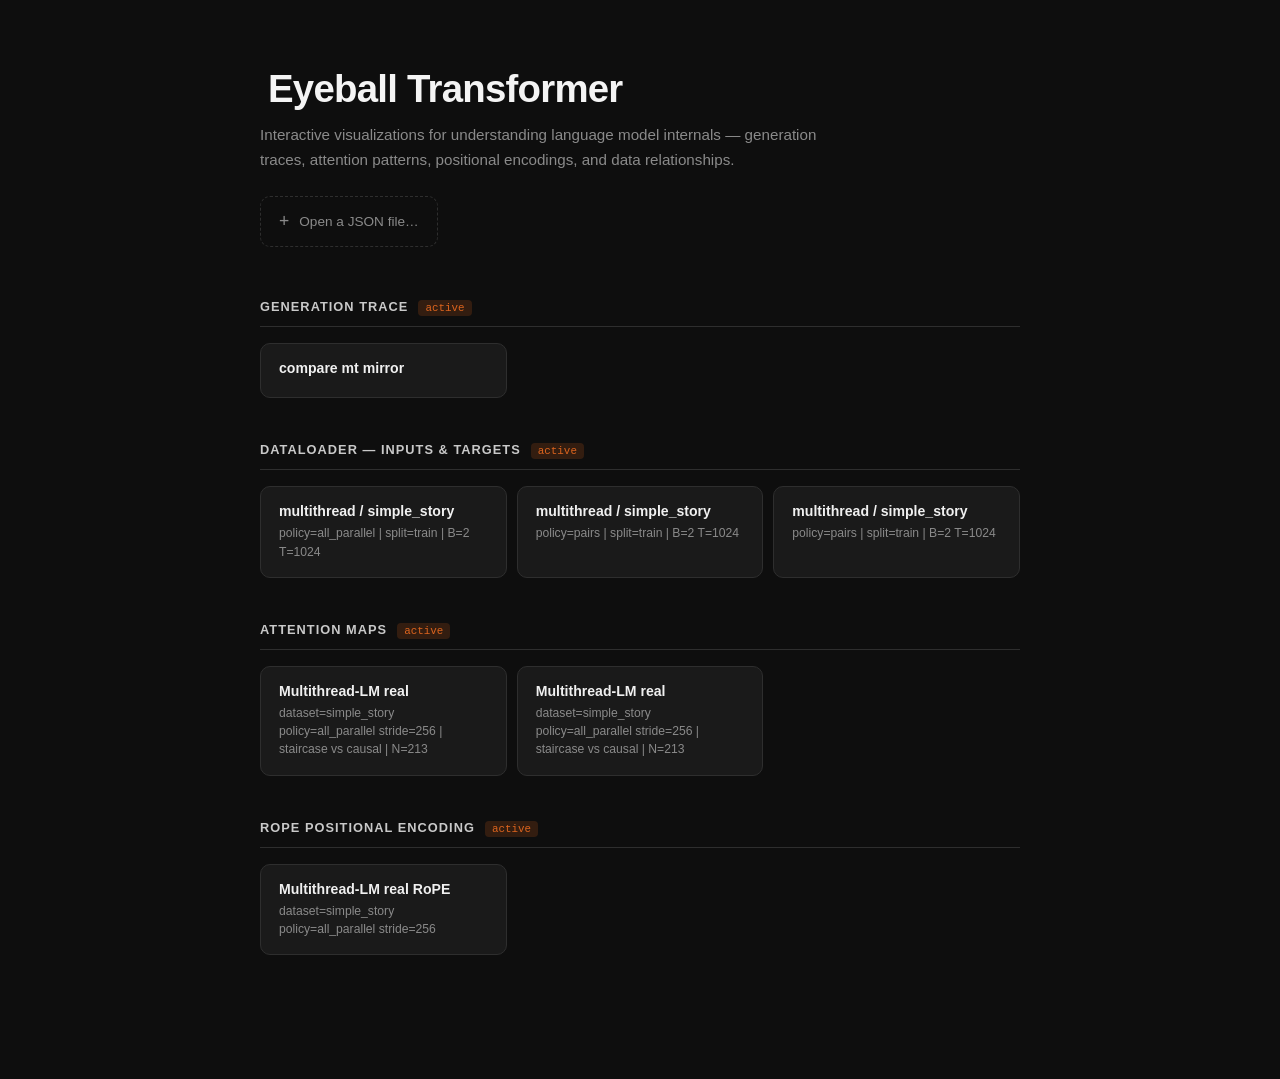
==== commit 570abae2: "update" ====
--- a/index.html
+++ b/index.html
@@ -258,8 +258,16 @@
                 attention: "attention-grid",
                 rope: "rope-grid",
             };
-
-            function inferType(filename) {
+            const EXAMPLES_ROOT = "examples/";
+
+            function normalizeKind(kind) {
+                const k = String(kind || "").toLowerCase();
+                return GRID_MAP[k] ? k : "";
+            }
+
+            function inferType(filename, doc) {
+                const explicit = normalizeKind(doc && doc.kind);
+                if (explicit) return explicit;
                 const f = filename.toLowerCase();
                 if (f.includes("dataloader")) return "dataloader";
                 if (f.includes("attn") || f.includes("attention"))
@@ -268,42 +276,112 @@
                 return "trace";
             }
 
+            function isSupportedVisualDoc(doc, type) {
+                if (!doc || Array.isArray(doc) || typeof doc !== "object")
+                    return false;
+                const schema = String(doc.schema_version || "");
+                const schemaOk = schema === "1" || schema === "2" || schema === "3";
+                if (type === "trace")
+                    return schemaOk && Array.isArray(doc.traces) && doc.traces.length > 0;
+                if (type === "dataloader")
+                    return schemaOk && Array.isArray(doc.rows) && doc.rows.length > 0;
+                return schemaOk;
+            }
+
+            function basename(path) {
+                return path.split("/").filter(Boolean).pop() || path;
+            }
+
             function prettyTitle(filename) {
-                return filename.replace(/\.json$/i, "").replace(/_/g, " ");
-            }
-
-            async function discoverFiles() {
-                // examples/_files.json is generated by serve.py at startup
-                // (local dev) and committed for GitHub Pages — GH Pages does
-                // not expose directory listings, so a static index is needed.
-                const res = await fetch("examples/_files.json");
+                return basename(filename).replace(/\.json$/i, "").replace(/_/g, " ");
+            }
+
+            function splitName(name, fallback) {
+                const raw = String(name || prettyTitle(fallback));
+                const parts = raw.split("|").map((p) => p.trim());
+                return {
+                    title: parts[0] || prettyTitle(fallback),
+                    description: parts.slice(1).join(" | "),
+                };
+            }
+
+            function relativeToExamples(pathname) {
+                const root = new URL(EXAMPLES_ROOT, location.href).pathname;
+                if (!pathname.startsWith(root)) return "";
+                return decodeURIComponent(pathname.slice(root.length));
+            }
+
+            function isSameOriginDirectoryLink(url) {
+                return url.origin === location.origin && url.pathname.endsWith("/");
+            }
+
+            async function discoverFiles(dir = EXAMPLES_ROOT, seenDirs = new Set()) {
+                // SimpleHTTPRequestHandler renders HTML directory listings.
+                // Walk them recursively so copied folders like examples/core_layouts/
+                // show up without a generated manifest file.
+                const dirUrl = new URL(dir, location.href);
+                if (seenDirs.has(dirUrl.href)) return [];
+                seenDirs.add(dirUrl.href);
+
+                const res = await fetch(dirUrl.href);
                 if (!res.ok)
                     throw new Error(
-                        "Could not load examples/_files.json: " +
-                            res.statusText,
+                        "Could not list " + dir + ": " + res.statusText,
                     );
-                const files = await res.json();
-                return files.filter(
-                    (f) =>
-                        f.endsWith(".json") &&
-                        f !== "manifest.json" &&
-                        f !== "_files.json",
+                const html = await res.text();
+                const doc = new DOMParser().parseFromString(
+                    html,
+                    "text/html",
                 );
-            }
-
-            async function loadManifestMeta() {
+                const seen = new Set();
+                const subdirs = [];
+                for (const a of doc.querySelectorAll("a")) {
+                    const href = a.getAttribute("href") || "";
+                    const url = new URL(href, dirUrl);
+                    if (url.origin !== location.origin) continue;
+
+                    const rel = relativeToExamples(url.pathname);
+                    if (
+                        !rel ||
+                        rel === "../" ||
+                        rel.startsWith("../") ||
+                        rel.startsWith("example_cache/")
+                    )
+                        continue;
+                    if (isSameOriginDirectoryLink(url)) {
+                        subdirs.push(url.href);
+                        continue;
+                    }
+
+                    const file = rel.split("?")[0];
+                    if (!file.endsWith(".json") || basename(file) === "manifest.json")
+                        continue;
+                    seen.add(file);
+                }
+                for (const subdir of subdirs) {
+                    for (const file of await discoverFiles(subdir, seenDirs)) {
+                        seen.add(file);
+                    }
+                }
+                return [...seen];
+            }
+
+            async function loadExampleMeta(file) {
                 try {
-                    const res = await fetch("examples/manifest.json");
-                    if (!res.ok) return {};
-                    const items = await res.json();
-                    const m = {};
-                    for (const it of items) {
-                        const base = (it.file || "").split("/").pop();
-                        if (base) m[base] = it;
-                    }
-                    return m;
+                    const res = await fetch(EXAMPLES_ROOT + file);
+                    if (!res.ok) throw new Error(res.statusText);
+                    const doc = await res.json();
+                    const type = inferType(file, doc);
+                    if (!isSupportedVisualDoc(doc, type)) return null;
+                    const name = splitName(doc.name, file);
+                    return {
+                        file,
+                        type,
+                        title: name.title,
+                        description: name.description,
+                    };
                 } catch (e) {
-                    return {};
+                    return null;
                 }
             }
 
@@ -314,12 +392,9 @@
                         document.getElementById(id),
                     ]),
                 );
-                let files, meta;
+                let files;
                 try {
-                    [files, meta] = await Promise.all([
-                        discoverFiles(),
-                        loadManifestMeta(),
-                    ]);
+                    files = await discoverFiles();
                 } catch (e) {
                     for (const grid of Object.values(grids)) {
                         grid.innerHTML = `<p style="color:#ff6b6b;font-size:0.82rem">Could not list examples: ${esc(e.message)}</p>`;
@@ -329,16 +404,11 @@
 
                 const byType = {};
                 for (const type of Object.keys(GRID_MAP)) byType[type] = [];
-                for (const file of files) {
-                    const m = meta[file] || {};
-                    const type = m.type || inferType(file);
+                const items = (await Promise.all(files.map(loadExampleMeta))).filter(Boolean);
+                for (const item of items) {
+                    const type = item.type || "trace";
                     if (!byType[type]) byType[type] = [];
-                    byType[type].push({
-                        file,
-                        type,
-                        title: m.title || prettyTitle(file),
-                        description: m.description || "",
-                    });
+                    byType[type].push(item);
                 }
                 for (const arr of Object.values(byType)) {
                     arr.sort((a, b) => a.title.localeCompare(b.title));
@@ -357,7 +427,7 @@
                         const viewer = VIEWER_MAP[type] || "viewer.html";
                         const a = document.createElement("a");
                         a.className = "ex-card";
-                        a.href = `${viewer}?trace=./examples/${item.file}`;
+                        a.href = `${viewer}?trace=${encodeURIComponent("./examples/" + item.file)}`;
                         a.innerHTML = `<p class="ex-card-name">${esc(item.title)}</p><p class="ex-card-desc">${esc(item.description)}</p>`;
                         grid.appendChild(a);
                     }
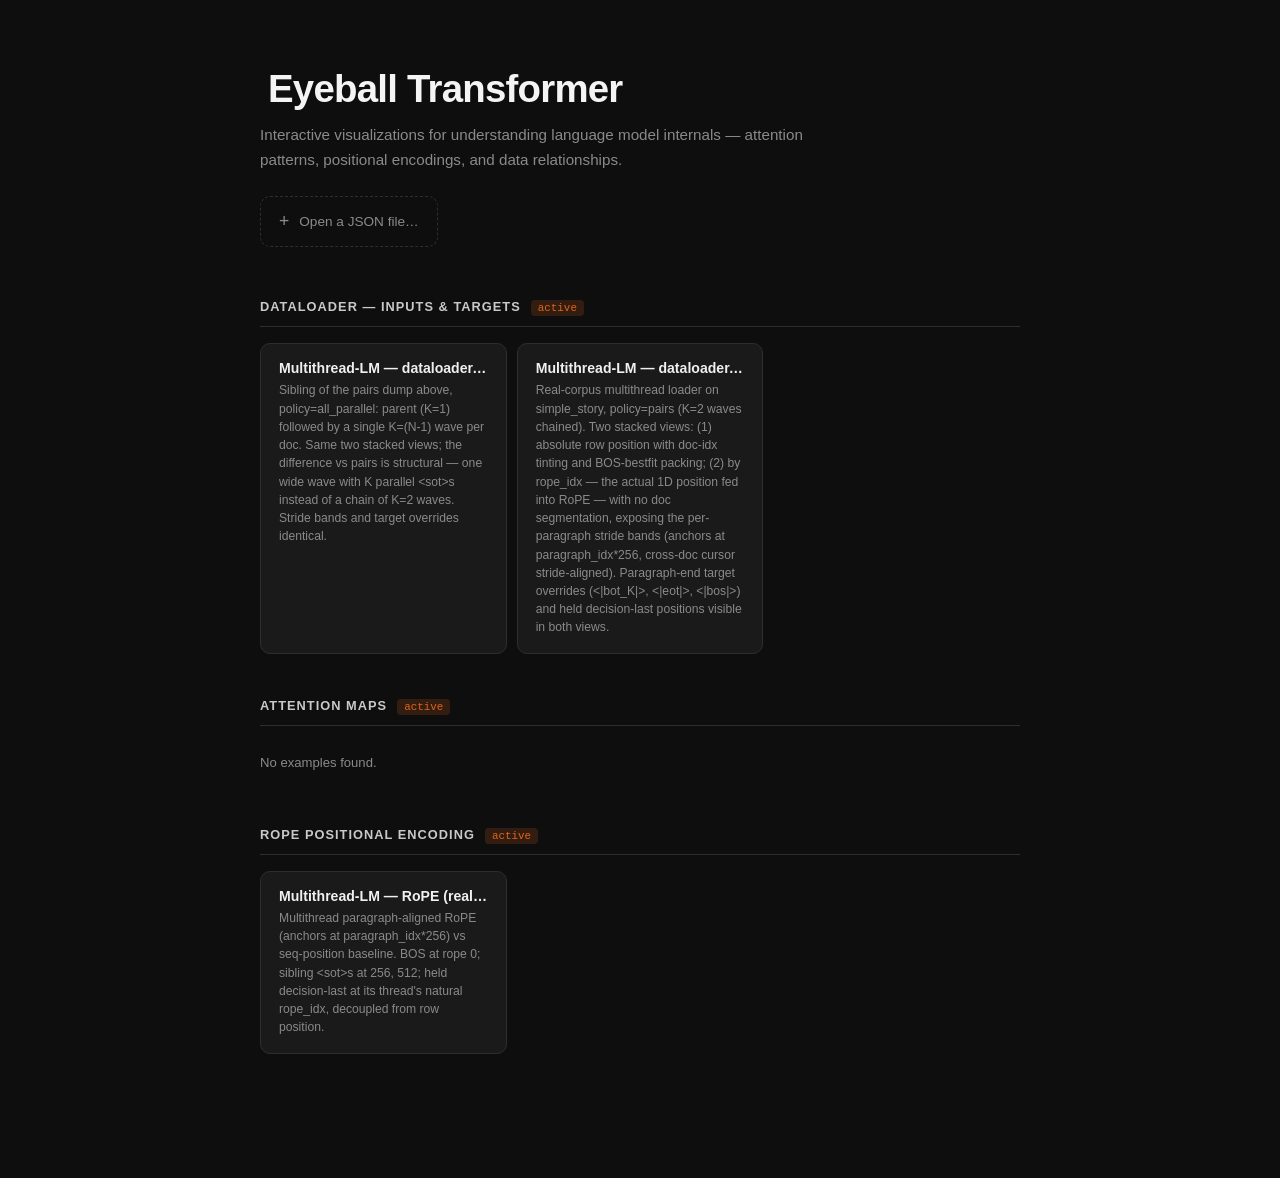
==== commit 06eadfac: "update the visual stuff" ====
--- a/index.html
+++ b/index.html
@@ -13,8 +13,6 @@
                 --text-muted: #c9c9c9;
                 --accent: #dc641e;
                 --accent-soft: rgba(220, 100, 30, 0.12);
-                --tok-prompt: #b9a2db;
-                --tok-current: #ffd84d;
                 --coming-soon: #3a3a3a;
             }
             * {
@@ -186,8 +184,8 @@
         <div class="hero">
             <p>
                 Interactive visualizations for understanding language model
-                internals — generation traces, attention patterns, positional
-                encodings, and data relationships.
+                internals — attention patterns, positional encodings, and data
+                relationships.
             </p>
 
             <label class="drop-zone" id="drop-zone">
@@ -197,18 +195,6 @@
             </label>
         </div>
 
-        <div class="section" id="trace-section">
-            <div class="section-head">
-                <h2 class="section-title">Generation Trace</h2>
-                <span class="section-badge active">active</span>
-            </div>
-            <div class="grid" id="trace-grid">
-                <div class="ex-card" style="opacity: 0.4; cursor: default">
-                    Loading…
-                </div>
-            </div>
-        </div>
-
         <div class="section" id="dataloader-section">
             <div class="section-head">
                 <h2 class="section-title">Dataloader — Inputs &amp; Targets</h2>
@@ -246,28 +232,21 @@
         </div>
 
         <script>
+            // NOTE: type "trace" (generation traces) is deliberately absent —
+            // the trace schema and renderer are being rewritten. Trace files in
+            // examples/ are ignored by the index until the new viewer lands.
             const VIEWER_MAP = {
-                trace: "viewer.html",
                 dataloader: "dataloader.html",
                 attention: "attention.html",
                 rope: "rope.html",
             };
             const GRID_MAP = {
-                trace: "trace-grid",
                 dataloader: "dataloader-grid",
                 attention: "attention-grid",
                 rope: "rope-grid",
             };
-            const EXAMPLES_ROOT = "examples/";
-
-            function normalizeKind(kind) {
-                const k = String(kind || "").toLowerCase();
-                return GRID_MAP[k] ? k : "";
-            }
-
-            function inferType(filename, doc) {
-                const explicit = normalizeKind(doc && doc.kind);
-                if (explicit) return explicit;
+
+            function inferType(filename) {
                 const f = filename.toLowerCase();
                 if (f.includes("dataloader")) return "dataloader";
                 if (f.includes("attn") || f.includes("attention"))
@@ -276,112 +255,42 @@
                 return "trace";
             }
 
-            function isSupportedVisualDoc(doc, type) {
-                if (!doc || Array.isArray(doc) || typeof doc !== "object")
-                    return false;
-                const schema = String(doc.schema_version || "");
-                const schemaOk = schema === "1" || schema === "2" || schema === "3";
-                if (type === "trace")
-                    return schemaOk && Array.isArray(doc.traces) && doc.traces.length > 0;
-                if (type === "dataloader")
-                    return schemaOk && Array.isArray(doc.rows) && doc.rows.length > 0;
-                return schemaOk;
-            }
-
-            function basename(path) {
-                return path.split("/").filter(Boolean).pop() || path;
-            }
-
             function prettyTitle(filename) {
-                return basename(filename).replace(/\.json$/i, "").replace(/_/g, " ");
-            }
-
-            function splitName(name, fallback) {
-                const raw = String(name || prettyTitle(fallback));
-                const parts = raw.split("|").map((p) => p.trim());
-                return {
-                    title: parts[0] || prettyTitle(fallback),
-                    description: parts.slice(1).join(" | "),
-                };
-            }
-
-            function relativeToExamples(pathname) {
-                const root = new URL(EXAMPLES_ROOT, location.href).pathname;
-                if (!pathname.startsWith(root)) return "";
-                return decodeURIComponent(pathname.slice(root.length));
-            }
-
-            function isSameOriginDirectoryLink(url) {
-                return url.origin === location.origin && url.pathname.endsWith("/");
-            }
-
-            async function discoverFiles(dir = EXAMPLES_ROOT, seenDirs = new Set()) {
-                // SimpleHTTPRequestHandler renders HTML directory listings.
-                // Walk them recursively so copied folders like examples/core_layouts/
-                // show up without a generated manifest file.
-                const dirUrl = new URL(dir, location.href);
-                if (seenDirs.has(dirUrl.href)) return [];
-                seenDirs.add(dirUrl.href);
-
-                const res = await fetch(dirUrl.href);
+                return filename.replace(/\.json$/i, "").replace(/_/g, " ");
+            }
+
+            async function discoverFiles() {
+                // examples/_files.json is generated by serve.py at startup
+                // (local dev) and committed for GitHub Pages — GH Pages does
+                // not expose directory listings, so a static index is needed.
+                const res = await fetch("examples/_files.json");
                 if (!res.ok)
                     throw new Error(
-                        "Could not list " + dir + ": " + res.statusText,
+                        "Could not load examples/_files.json: " +
+                            res.statusText,
                     );
-                const html = await res.text();
-                const doc = new DOMParser().parseFromString(
-                    html,
-                    "text/html",
+                const files = await res.json();
+                return files.filter(
+                    (f) =>
+                        f.endsWith(".json") &&
+                        f !== "manifest.json" &&
+                        f !== "_files.json",
                 );
-                const seen = new Set();
-                const subdirs = [];
-                for (const a of doc.querySelectorAll("a")) {
-                    const href = a.getAttribute("href") || "";
-                    const url = new URL(href, dirUrl);
-                    if (url.origin !== location.origin) continue;
-
-                    const rel = relativeToExamples(url.pathname);
-                    if (
-                        !rel ||
-                        rel === "../" ||
-                        rel.startsWith("../") ||
-                        rel.startsWith("example_cache/")
-                    )
-                        continue;
-                    if (isSameOriginDirectoryLink(url)) {
-                        subdirs.push(url.href);
-                        continue;
+            }
+
+            async function loadManifestMeta() {
+                try {
+                    const res = await fetch("examples/manifest.json");
+                    if (!res.ok) return {};
+                    const items = await res.json();
+                    const m = {};
+                    for (const it of items) {
+                        const base = (it.file || "").split("/").pop();
+                        if (base) m[base] = it;
                     }
-
-                    const file = rel.split("?")[0];
-                    if (!file.endsWith(".json") || basename(file) === "manifest.json")
-                        continue;
-                    seen.add(file);
-                }
-                for (const subdir of subdirs) {
-                    for (const file of await discoverFiles(subdir, seenDirs)) {
-                        seen.add(file);
-                    }
-                }
-                return [...seen];
-            }
-
-            async function loadExampleMeta(file) {
-                try {
-                    const res = await fetch(EXAMPLES_ROOT + file);
-                    if (!res.ok) throw new Error(res.statusText);
-                    const doc = await res.json();
-                    const type = inferType(file, doc);
-                    if (!isSupportedVisualDoc(doc, type)) return null;
-                    const name = splitName(doc.name, file);
-                    return {
-                        file,
-                        type,
-                        title: name.title,
-                        description: name.description,
-                    };
+                    return m;
                 } catch (e) {
-                    return null;
+                    return {};
                 }
             }
 
@@ -392,9 +301,12 @@
                         document.getElementById(id),
                     ]),
                 );
-                let files;
+                let files, meta;
                 try {
-                    files = await discoverFiles();
+                    [files, meta] = await Promise.all([
+                        discoverFiles(),
+                        loadManifestMeta(),
+                    ]);
                 } catch (e) {
                     for (const grid of Object.values(grids)) {
                         grid.innerHTML = `<p style="color:#ff6b6b;font-size:0.82rem">Could not list examples: ${esc(e.message)}</p>`;
@@ -404,11 +316,16 @@
 
                 const byType = {};
                 for (const type of Object.keys(GRID_MAP)) byType[type] = [];
-                const items = (await Promise.all(files.map(loadExampleMeta))).filter(Boolean);
-                for (const item of items) {
-                    const type = item.type || "trace";
+                for (const file of files) {
+                    const m = meta[file] || {};
+                    const type = m.type || inferType(file);
                     if (!byType[type]) byType[type] = [];
-                    byType[type].push(item);
+                    byType[type].push({
+                        file,
+                        type,
+                        title: m.title || prettyTitle(file),
+                        description: m.description || "",
+                    });
                 }
                 for (const arr of Object.values(byType)) {
                     arr.sort((a, b) => a.title.localeCompare(b.title));
@@ -424,10 +341,10 @@
                         continue;
                     }
                     for (const item of items) {
-                        const viewer = VIEWER_MAP[type] || "viewer.html";
+                        const viewer = VIEWER_MAP[type];
                         const a = document.createElement("a");
                         a.className = "ex-card";
-                        a.href = `${viewer}?trace=${encodeURIComponent("./examples/" + item.file)}`;
+                        a.href = `${viewer}?trace=./examples/${item.file}`;
                         a.innerHTML = `<p class="ex-card-name">${esc(item.title)}</p><p class="ex-card-desc">${esc(item.description)}</p>`;
                         grid.appendChild(a);
                     }
@@ -444,8 +361,14 @@
 
             function openFile(file) {
                 if (!file || !file.name.endsWith(".json")) return;
+                const viewer = VIEWER_MAP[inferType(file.name)];
+                if (!viewer) {
+                    document.getElementById("drop-label").textContent =
+                        "Generation-trace viewer is being rewritten — dataloader / attention / rope files only for now.";
+                    return;
+                }
                 const url = URL.createObjectURL(file);
-                window.location.href = `viewer.html?trace=${encodeURIComponent(url)}`;
+                window.location.href = `${viewer}?trace=${encodeURIComponent(url)}`;
             }
 
             // project-shell injection
